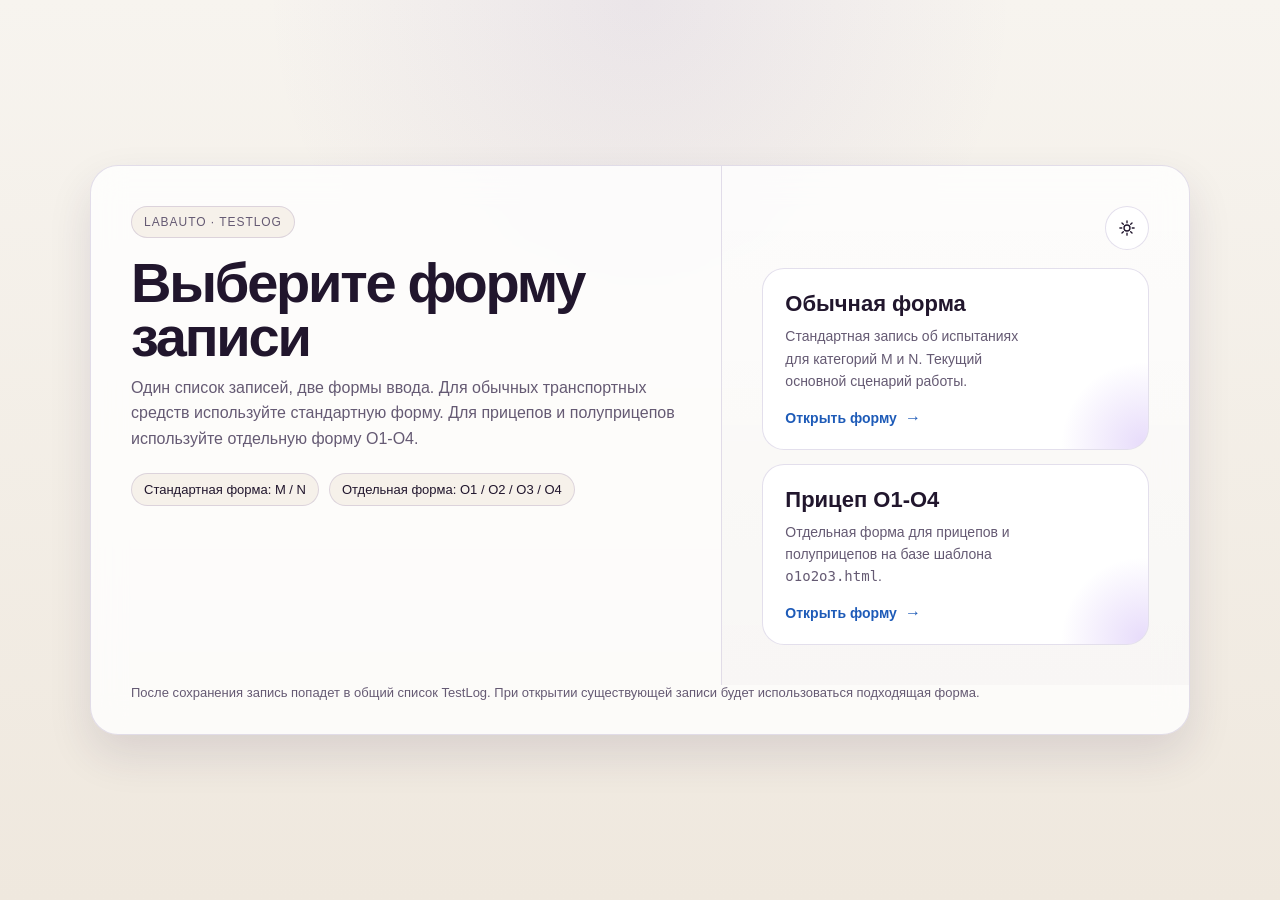
==== templates/testlog/form_choice.html @ 65938f4b "first commit" ====
<!DOCTYPE html>
<html lang="ru">
<head>
  <meta charset="utf-8">
  <meta name="viewport" content="width=device-width, initial-scale=1">
  <title>Новая запись об испытаниях</title>
  <style>
    :root {
      color-scheme: light dark;
      --bg: #f3efe8;
      --bg-accent: radial-gradient(circle at top, rgba(89, 56, 160, 0.08), transparent 34%), linear-gradient(180deg, #f7f4ef 0%, #efe8de 100%);
      --panel: rgba(255, 255, 255, 0.8);
      --panel-strong: #ffffff;
      --panel-muted: #f6f1ea;
      --border: rgba(84, 59, 136, 0.16);
      --border-strong: rgba(84, 59, 136, 0.3);
      --text: #21162d;
      --muted: #655a73;
      --accent: #6f38d8;
      --accent-2: #1e5bb8;
      --shadow: 0 20px 44px rgba(49, 34, 77, 0.12);
    }

    [data-theme="dark"] {
      --bg: #120b1a;
      --bg-accent: radial-gradient(circle at top, rgba(123, 60, 230, 0.24), transparent 30%), linear-gradient(180deg, #120b1a 0%, #1a1025 100%);
      --panel: rgba(27, 16, 39, 0.84);
      --panel-strong: #1b1027;
      --panel-muted: #201133;
      --border: #3a2456;
      --border-strong: #5b36a1;
      --text: #f3eaff;
      --muted: #cbb8ff;
      --accent: #7b3ce6;
      --accent-2: #9a5bff;
      --shadow: 0 24px 48px rgba(0, 0, 0, 0.34);
    }

    @media (prefers-color-scheme: dark) {
      :root:not([data-theme="light"]) {
        --bg: #120b1a;
        --bg-accent: radial-gradient(circle at top, rgba(123, 60, 230, 0.24), transparent 30%), linear-gradient(180deg, #120b1a 0%, #1a1025 100%);
        --panel: rgba(27, 16, 39, 0.84);
        --panel-strong: #1b1027;
        --panel-muted: #201133;
        --border: #3a2456;
        --border-strong: #5b36a1;
        --text: #f3eaff;
        --muted: #cbb8ff;
        --accent: #7b3ce6;
        --accent-2: #9a5bff;
        --shadow: 0 24px 48px rgba(0, 0, 0, 0.34);
      }
    }

    * { box-sizing: border-box; }
    body {
      margin: 0;
      min-height: 100vh;
      font-family: Arial, sans-serif;
      color: var(--text);
      background: var(--bg);
      background-image: var(--bg-accent);
    }

    .page {
      min-height: 100vh;
      display: flex;
      align-items: center;
      justify-content: center;
      padding: 28px;
    }

    .shell {
      width: 100%;
      max-width: 1100px;
      background: var(--panel);
      border: 1px solid var(--border);
      border-radius: 28px;
      box-shadow: var(--shadow);
      backdrop-filter: blur(16px);
      overflow: hidden;
    }

    .hero {
      display: grid;
      grid-template-columns: 1.15fr 0.85fr;
      gap: 0;
    }

    .intro {
      padding: 40px;
      border-right: 1px solid var(--border);
    }

    .eyebrow {
      display: inline-flex;
      align-items: center;
      gap: 8px;
      padding: 8px 12px;
      border-radius: 999px;
      background: var(--panel-muted);
      color: var(--muted);
      border: 1px solid var(--border);
      font-size: 12px;
      letter-spacing: 0.08em;
      text-transform: uppercase;
    }

    .title {
      margin: 18px 0 12px;
      font-size: clamp(34px, 6vw, 56px);
      line-height: 0.95;
      letter-spacing: -0.04em;
    }

    .subtitle {
      max-width: 560px;
      font-size: 16px;
      line-height: 1.6;
      color: var(--muted);
      margin: 0;
    }

    .meta {
      margin-top: 22px;
      display: flex;
      gap: 10px;
      flex-wrap: wrap;
    }

    .chip {
      padding: 8px 12px;
      border-radius: 999px;
      background: var(--panel-muted);
      border: 1px solid var(--border);
      color: var(--text);
      font-size: 13px;
    }

    .actions {
      padding: 40px;
      background: linear-gradient(180deg, transparent 0%, rgba(0,0,0,0.02) 100%);
    }

    .theme-toggle {
      margin-left: auto;
      position: relative;
      display: inline-flex;
      align-items: center;
      justify-content: center;
      width: 44px;
      height: 44px;
      padding: 0;
      background: var(--panel-strong);
      color: var(--text);
      border: 1px solid var(--border);
      border-radius: 999px;
      cursor: pointer;
      transition: transform 0.16s ease, border-color 0.16s ease, background-color 0.16s ease;
    }

    .theme-toggle:hover {
      transform: translateY(-1px);
      border-color: var(--border-strong);
    }

    .theme-toggle:focus-visible {
      outline: 2px solid var(--accent-2);
      outline-offset: 3px;
    }

    .theme-toggle svg {
      position: absolute;
      width: 18px;
      height: 18px;
      stroke: currentColor;
      fill: none;
      stroke-width: 1.8;
      stroke-linecap: round;
      stroke-linejoin: round;
      transition: opacity 0.18s ease, transform 0.18s ease;
    }

    .theme-toggle .icon-sun {
      opacity: 1;
      transform: scale(1) rotate(0deg);
    }

    .theme-toggle .icon-moon {
      opacity: 0;
      transform: scale(0.75) rotate(-20deg);
    }

    [data-theme="dark"] .theme-toggle .icon-sun {
      opacity: 0;
      transform: scale(0.75) rotate(20deg);
    }

    [data-theme="dark"] .theme-toggle .icon-moon {
      opacity: 1;
      transform: scale(1) rotate(0deg);
    }

    .action-top {
      display: flex;
      justify-content: flex-end;
      margin-bottom: 18px;
    }

    .stack {
      display: grid;
      gap: 14px;
    }

    .card {
      display: block;
      text-decoration: none;
      color: inherit;
      background: var(--panel-strong);
      border: 1px solid var(--border);
      border-radius: 22px;
      padding: 22px;
      position: relative;
      overflow: hidden;
      transition: transform 0.16s ease, border-color 0.16s ease, box-shadow 0.16s ease;
    }

    .card:hover {
      transform: translateY(-2px);
      border-color: var(--border-strong);
      box-shadow: 0 16px 28px rgba(0,0,0,0.08);
    }

    .card::after {
      content: "";
      position: absolute;
      inset: auto -80px -80px auto;
      width: 170px;
      height: 170px;
      border-radius: 50%;
      background: radial-gradient(circle, rgba(123,60,230,0.18), transparent 68%);
      pointer-events: none;
    }

    .card-title {
      font-size: 22px;
      font-weight: 700;
      margin-bottom: 8px;
    }

    .card-text {
      font-size: 14px;
      line-height: 1.6;
      color: var(--muted);
      max-width: 32ch;
      margin-bottom: 16px;
    }

    .card-link {
      display: inline-flex;
      align-items: center;
      gap: 8px;
      font-size: 14px;
      font-weight: 700;
      color: var(--accent-2);
    }

    .card-link::after {
      content: "→";
      font-size: 16px;
    }

    .footer {
      padding: 0 40px 34px;
      color: var(--muted);
      font-size: 13px;
    }

    @media (max-width: 900px) {
      .hero {
        grid-template-columns: 1fr;
      }

      .intro {
        border-right: 0;
        border-bottom: 1px solid var(--border);
      }
    }

    @media (max-width: 640px) {
      .page {
        padding: 12px;
      }

      .intro,
      .actions,
      .footer {
        padding-left: 18px;
        padding-right: 18px;
      }

      .intro,
      .actions {
        padding-top: 22px;
        padding-bottom: 22px;
      }

      .title {
        font-size: 34px;
      }
    }
  </style>
</head>
<body>
  <div class="page">
    <main class="shell">
      <section class="hero">
        <div class="intro">
          <div class="eyebrow">LABAUTO · TestLog</div>
          <h1 class="title">Выберите форму записи</h1>
          <p class="subtitle">
            Один список записей, две формы ввода. Для обычных транспортных средств используйте стандартную форму.
            Для прицепов и полуприцепов используйте отдельную форму O1-O4.
          </p>
          <div class="meta">
            <div class="chip">Стандартная форма: M / N</div>
            <div class="chip">Отдельная форма: O1 / O2 / O3 / O4</div>
          </div>
        </div>

        <div class="actions">
          <div class="action-top">
            <button class="theme-toggle" id="theme-toggle" type="button" aria-label="Переключить тему" title="Переключить тему">
              <svg class="icon-sun" viewBox="0 0 24 24" aria-hidden="true">
                <circle cx="12" cy="12" r="4"></circle>
                <path d="M12 2.5v2.5M12 19v2.5M21.5 12H19M5 12H2.5M18.7 5.3l-1.8 1.8M7.1 16.9l-1.8 1.8M18.7 18.7l-1.8-1.8M7.1 7.1L5.3 5.3"></path>
              </svg>
              <svg class="icon-moon" viewBox="0 0 24 24" aria-hidden="true">
                <path d="M20 14.2A7.8 7.8 0 1 1 9.8 4 6.5 6.5 0 0 0 20 14.2z"></path>
              </svg>
            </button>
          </div>

          <div class="stack">
            <a class="card" href="/app/testlog/form/?kind=default">
              <div class="card-title">Обычная форма</div>
              <div class="card-text">
                Стандартная запись об испытаниях для категорий M и N. Текущий основной сценарий работы.
              </div>
              <div class="card-link">Открыть форму</div>
            </a>

            <a class="card" href="/app/testlog/form/?kind=trailer">
              <div class="card-title">Прицеп O1-O4</div>
              <div class="card-text">
                Отдельная форма для прицепов и полуприцепов на базе шаблона <code>o1o2o3.html</code>.
              </div>
              <div class="card-link">Открыть форму</div>
            </a>
          </div>
        </div>
      </section>

      <div class="footer">
        После сохранения запись попадет в общий список TestLog. При открытии существующей записи будет использоваться подходящая форма.
      </div>
    </main>
  </div>

  <script>
    (function(){
      var root = document.documentElement;
      var key = 'testlog-form-choice-theme';
      var btn = document.getElementById('theme-toggle');
      if(!btn) return;

      function syncToggle(theme){
        var nextLabel = theme === 'dark' ? 'Включить светлую тему' : 'Включить темную тему';
        btn.setAttribute('aria-label', nextLabel);
        btn.setAttribute('title', nextLabel);
      }

      var saved = localStorage.getItem(key);
      if(saved === 'light' || saved === 'dark'){
        root.setAttribute('data-theme', saved);
        syncToggle(saved);
      } else {
        syncToggle(root.getAttribute('data-theme'));
      }

      btn.addEventListener('click', function(){
        var current = root.getAttribute('data-theme');
        var next = current === 'dark' ? 'light' : 'dark';
        root.setAttribute('data-theme', next);
        localStorage.setItem(key, next);
        syncToggle(next);
      });
    })();
  </script>
</body>
</html>
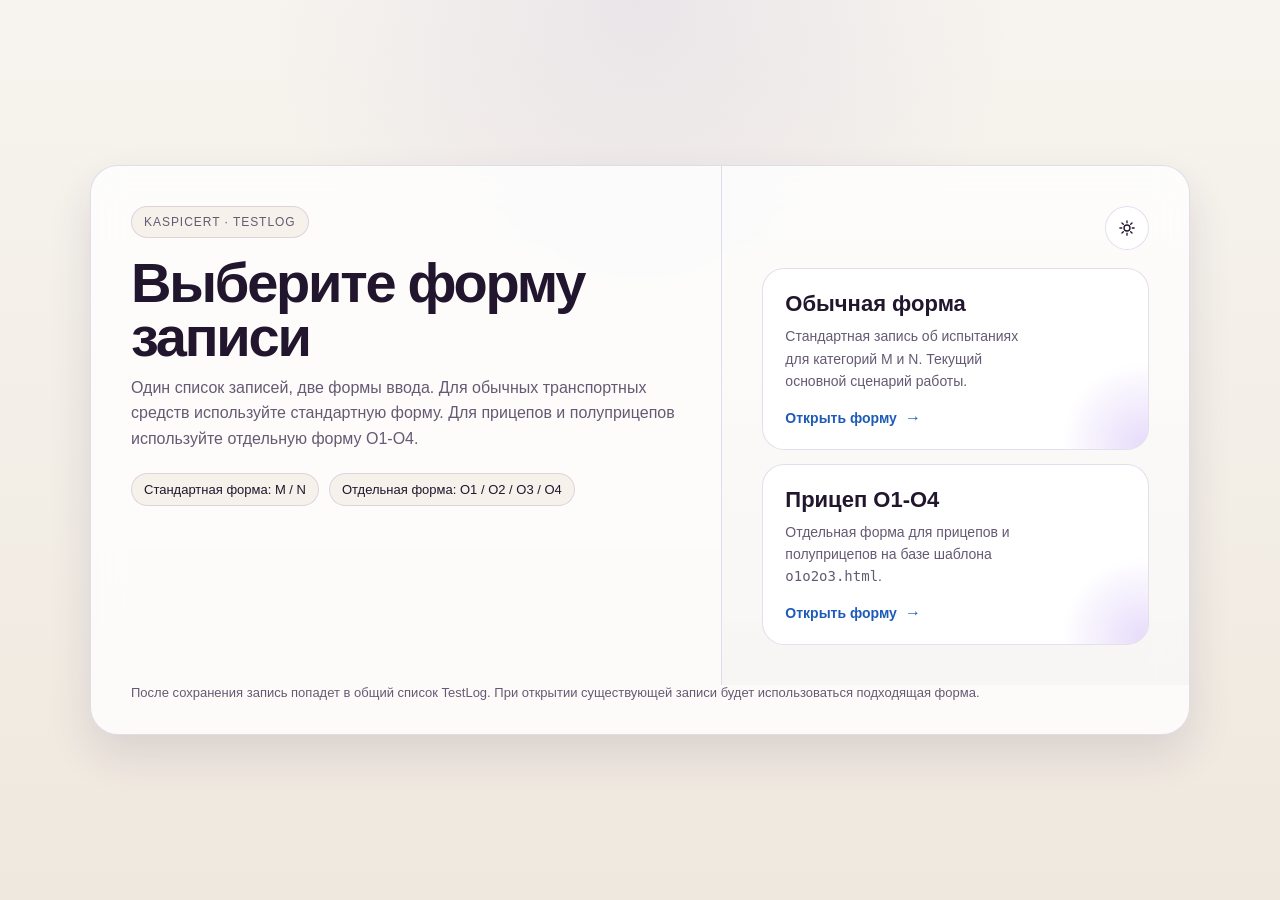
==== commit e4577241: "change front" ====
--- a/templates/testlog/form_choice.html
+++ b/templates/testlog/form_choice.html
@@ -317,7 +317,7 @@
     <main class="shell">
       <section class="hero">
         <div class="intro">
-          <div class="eyebrow">LABAUTO · TestLog</div>
+          <div class="eyebrow">KASPICERT · TestLog</div>
           <h1 class="title">Выберите форму записи</h1>
           <p class="subtitle">
             Один список записей, две формы ввода. Для обычных транспортных средств используйте стандартную форму.
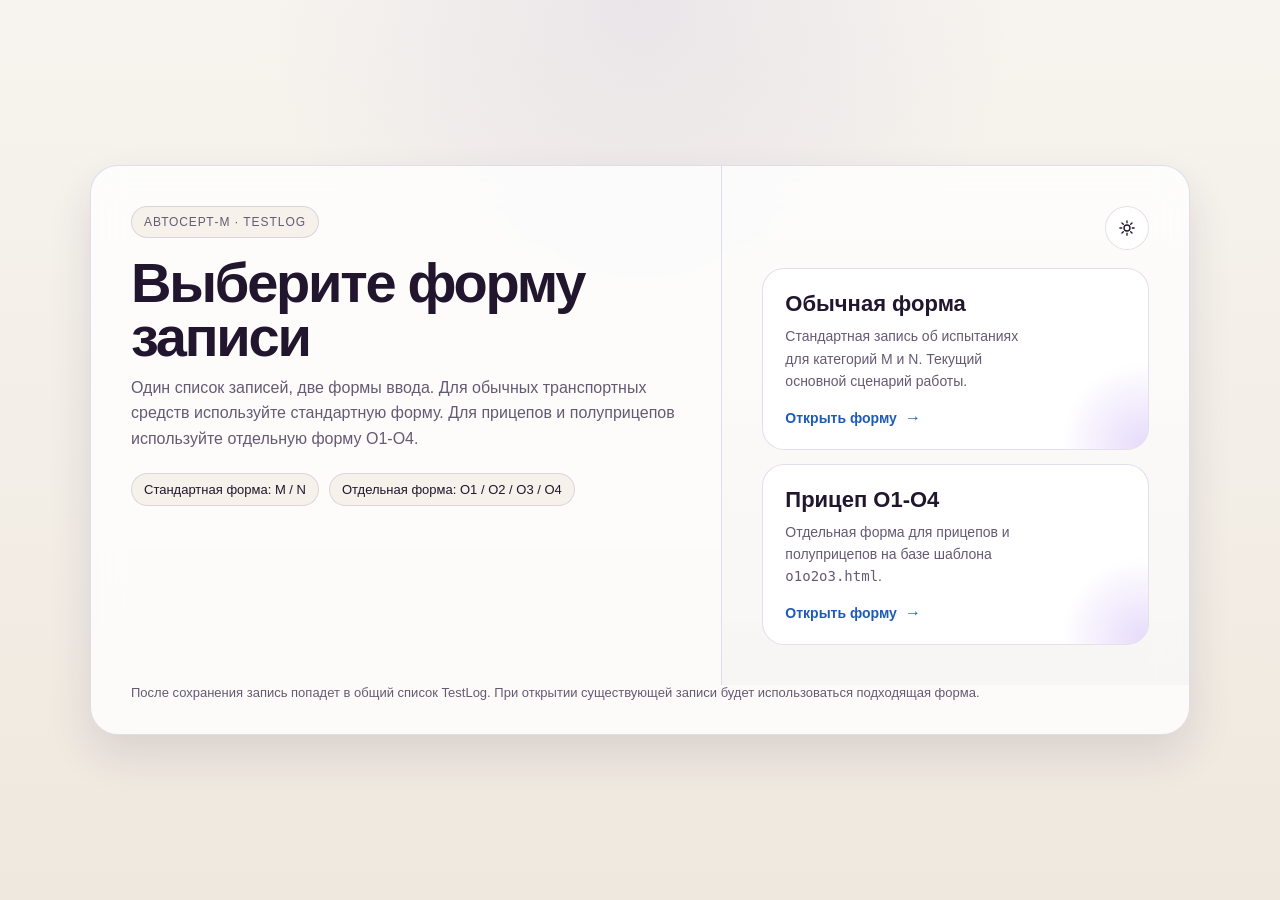
==== commit a7f1c5bb: "first commit" ====
--- a/templates/testlog/form_choice.html
+++ b/templates/testlog/form_choice.html
@@ -317,7 +317,7 @@
     <main class="shell">
       <section class="hero">
         <div class="intro">
-          <div class="eyebrow">KASPICERT · TestLog</div>
+          <div class="eyebrow">Автосерт-М · TestLog</div>
           <h1 class="title">Выберите форму записи</h1>
           <p class="subtitle">
             Один список записей, две формы ввода. Для обычных транспортных средств используйте стандартную форму.
